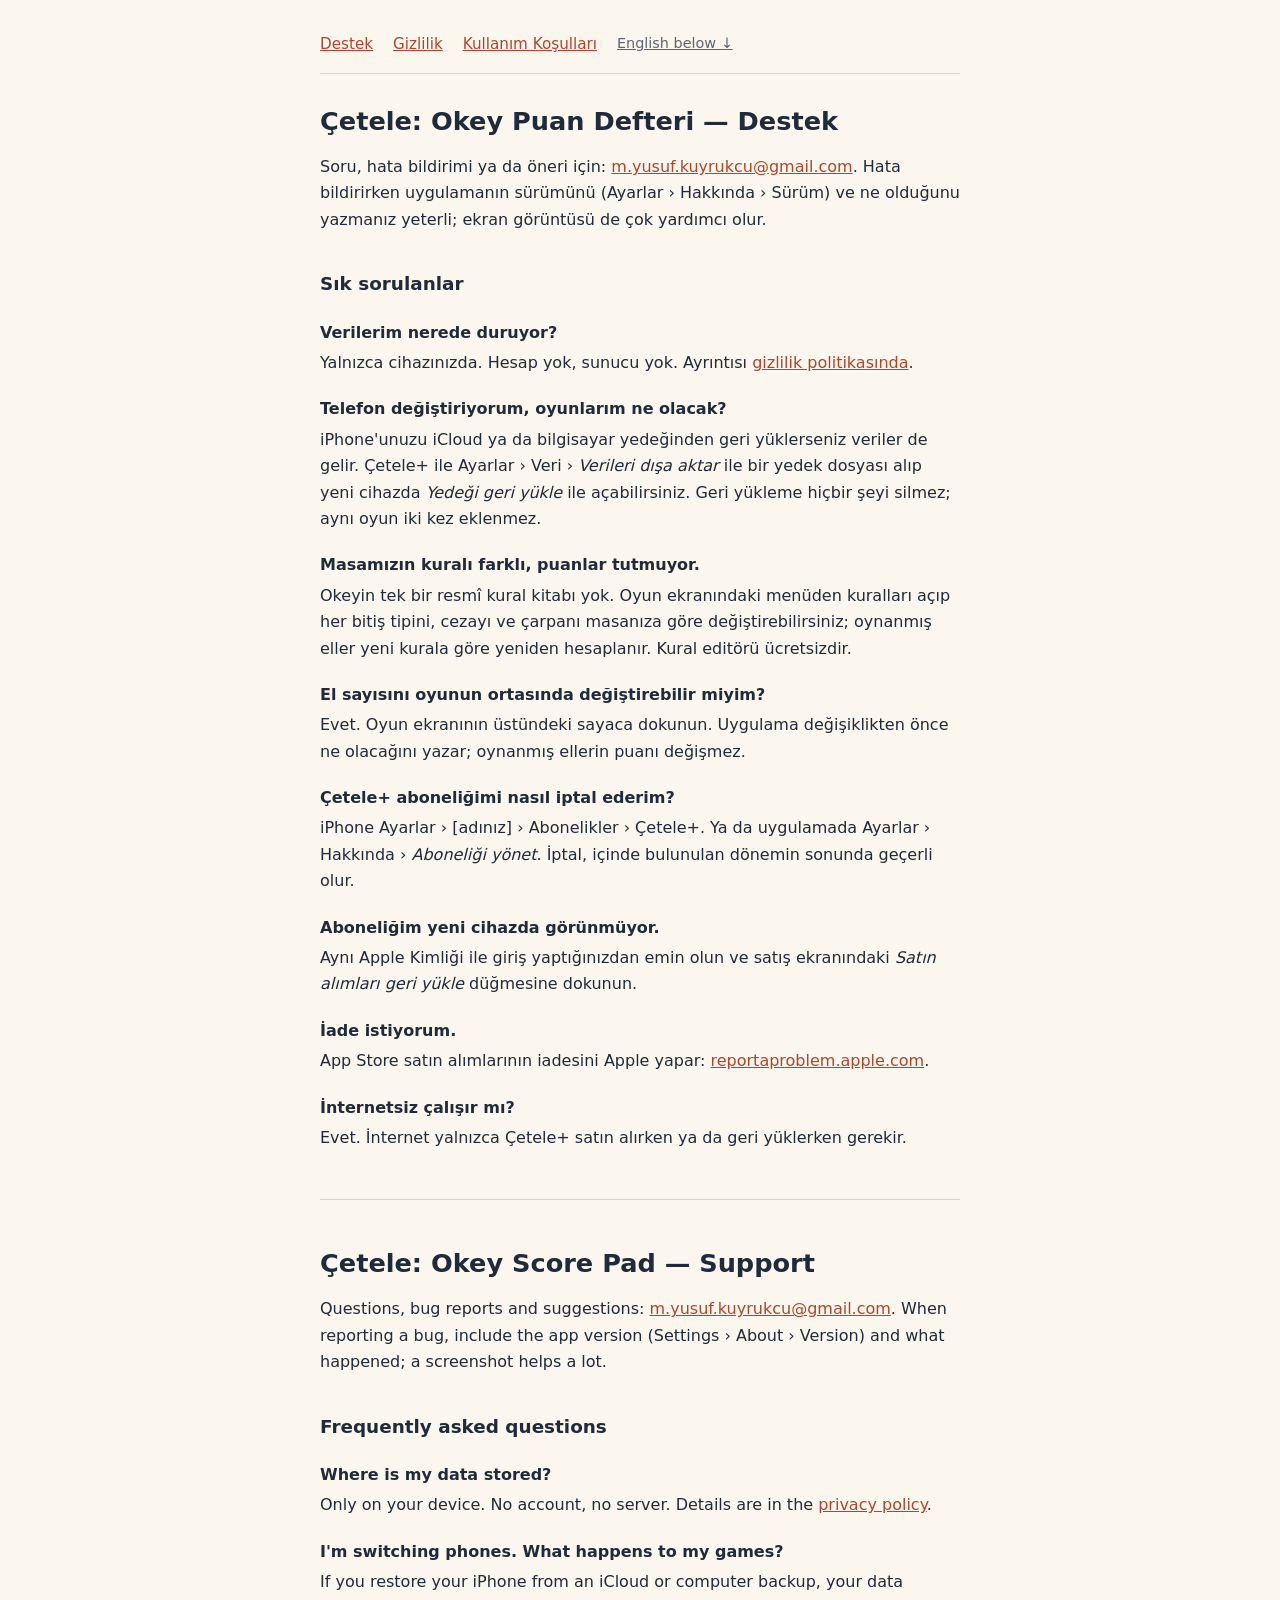
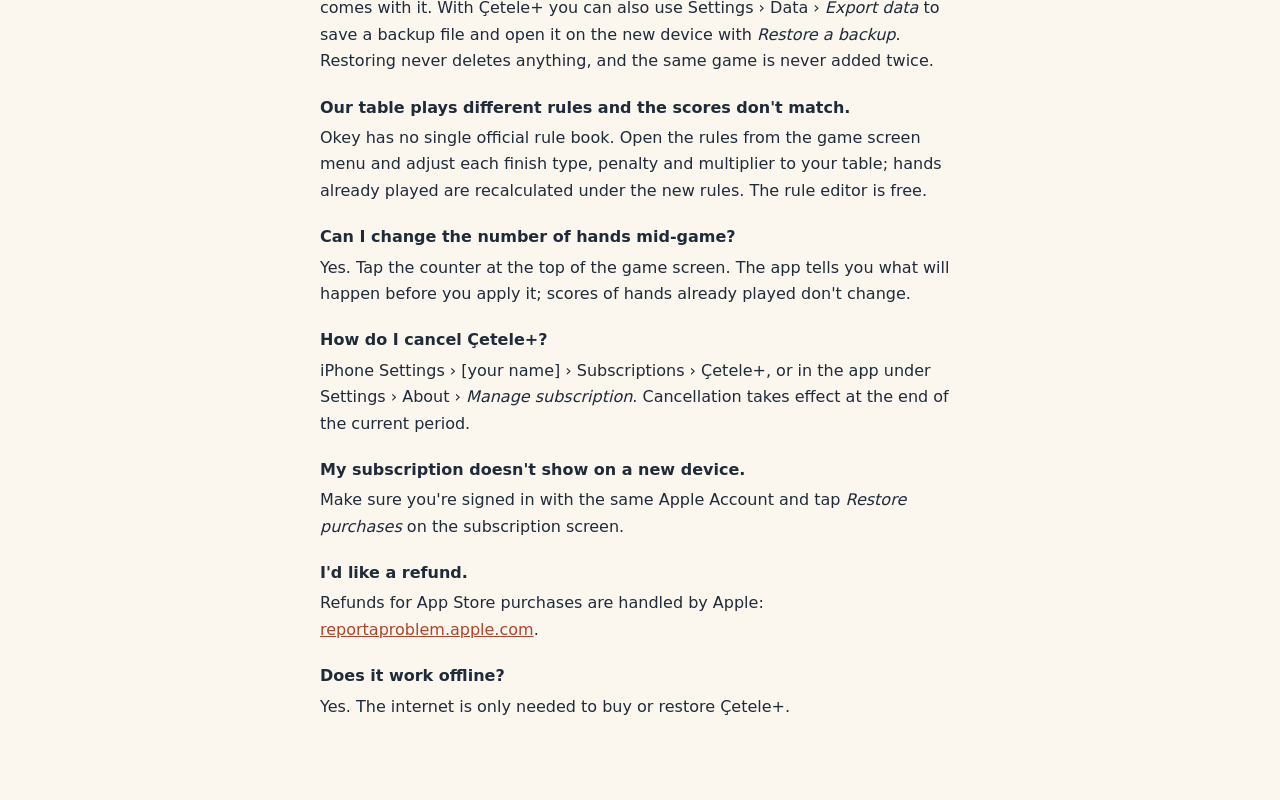
==== index.html @ d35238f5 "Çetele destek, gizlilik ve koşullar sayfaları" ====
<!doctype html>
<html lang="tr">
<head>
<meta charset="utf-8">
<meta name="viewport" content="width=device-width, initial-scale=1">
<title>Çetele — Destek</title>
<link rel="stylesheet" href="stil.css">
</head>
<body>
<main>
<nav>
  <a href="./">Destek</a>
  <a href="privacy.html">Gizlilik</a>
  <a href="terms.html">Kullanım Koşulları</a>
  <a href="#en" class="dil">English below ↓</a>
</nav>

<h1>Çetele: Okey Puan Defteri — Destek</h1>

<p>Soru, hata bildirimi ya da öneri için:
<a href="mailto:m.yusuf.kuyrukcu@gmail.com">m.yusuf.kuyrukcu@gmail.com</a>.
Hata bildirirken uygulamanın sürümünü (Ayarlar › Hakkında › Sürüm) ve ne olduğunu
yazmanız yeterli; ekran görüntüsü de çok yardımcı olur.</p>

<h2>Sık sorulanlar</h2>
<dl>
  <dt>Verilerim nerede duruyor?</dt>
  <dd>Yalnızca cihazınızda. Hesap yok, sunucu yok. Ayrıntısı
  <a href="privacy.html">gizlilik politikasında</a>.</dd>

  <dt>Telefon değiştiriyorum, oyunlarım ne olacak?</dt>
  <dd>iPhone'unuzu iCloud ya da bilgisayar yedeğinden geri yüklerseniz veriler de gelir.
  Çetele+ ile Ayarlar › Veri › <em>Verileri dışa aktar</em> ile bir yedek dosyası alıp
  yeni cihazda <em>Yedeği geri yükle</em> ile açabilirsiniz. Geri yükleme hiçbir şeyi
  silmez; aynı oyun iki kez eklenmez.</dd>

  <dt>Masamızın kuralı farklı, puanlar tutmuyor.</dt>
  <dd>Okeyin tek bir resmî kural kitabı yok. Oyun ekranındaki menüden kuralları açıp her
  bitiş tipini, cezayı ve çarpanı masanıza göre değiştirebilirsiniz; oynanmış eller yeni
  kurala göre yeniden hesaplanır. Kural editörü ücretsizdir.</dd>

  <dt>El sayısını oyunun ortasında değiştirebilir miyim?</dt>
  <dd>Evet. Oyun ekranının üstündeki sayaca dokunun. Uygulama değişiklikten önce ne
  olacağını yazar; oynanmış ellerin puanı değişmez.</dd>

  <dt>Çetele+ aboneliğimi nasıl iptal ederim?</dt>
  <dd>iPhone Ayarlar › [adınız] › Abonelikler › Çetele+. Ya da uygulamada Ayarlar ›
  Hakkında › <em>Aboneliği yönet</em>. İptal, içinde bulunulan dönemin sonunda geçerli
  olur.</dd>

  <dt>Aboneliğim yeni cihazda görünmüyor.</dt>
  <dd>Aynı Apple Kimliği ile giriş yaptığınızdan emin olun ve satış ekranındaki
  <em>Satın alımları geri yükle</em> düğmesine dokunun.</dd>

  <dt>İade istiyorum.</dt>
  <dd>App Store satın alımlarının iadesini Apple yapar:
  <a href="https://reportaproblem.apple.com">reportaproblem.apple.com</a>.</dd>

  <dt>İnternetsiz çalışır mı?</dt>
  <dd>Evet. İnternet yalnızca Çetele+ satın alırken ya da geri yüklerken gerekir.</dd>
</dl>

<hr>

<div lang="en" id="en">
<h1>Çetele: Okey Score Pad — Support</h1>

<p>Questions, bug reports and suggestions:
<a href="mailto:m.yusuf.kuyrukcu@gmail.com">m.yusuf.kuyrukcu@gmail.com</a>.
When reporting a bug, include the app version (Settings › About › Version) and what
happened; a screenshot helps a lot.</p>

<h2>Frequently asked questions</h2>
<dl>
  <dt>Where is my data stored?</dt>
  <dd>Only on your device. No account, no server. Details are in the
  <a href="privacy.html">privacy policy</a>.</dd>

  <dt>I'm switching phones. What happens to my games?</dt>
  <dd>If you restore your iPhone from an iCloud or computer backup, your data comes with it.
  With Çetele+ you can also use Settings › Data › <em>Export data</em> to save a backup file and
  open it on the new device with <em>Restore a backup</em>. Restoring never deletes anything, and
  the same game is never added twice.</dd>

  <dt>Our table plays different rules and the scores don't match.</dt>
  <dd>Okey has no single official rule book. Open the rules from the game screen menu and adjust
  each finish type, penalty and multiplier to your table; hands already played are recalculated
  under the new rules. The rule editor is free.</dd>

  <dt>Can I change the number of hands mid-game?</dt>
  <dd>Yes. Tap the counter at the top of the game screen. The app tells you what will happen
  before you apply it; scores of hands already played don't change.</dd>

  <dt>How do I cancel Çetele+?</dt>
  <dd>iPhone Settings › [your name] › Subscriptions › Çetele+, or in the app under Settings ›
  About › <em>Manage subscription</em>. Cancellation takes effect at the end of the current
  period.</dd>

  <dt>My subscription doesn't show on a new device.</dt>
  <dd>Make sure you're signed in with the same Apple Account and tap <em>Restore purchases</em> on
  the subscription screen.</dd>

  <dt>I'd like a refund.</dt>
  <dd>Refunds for App Store purchases are handled by Apple:
  <a href="https://reportaproblem.apple.com">reportaproblem.apple.com</a>.</dd>

  <dt>Does it work offline?</dt>
  <dd>Yes. The internet is only needed to buy or restore Çetele+.</dd>
</dl>
</div>
</main>
</body>
</html>
---- stil.css ----
/* Çetele destek sayfaları — defter kâğıdı tonları, açık/koyu. */
:root {
  --kagit: #fbf7ee; --metin: #1f2a3a; --ikincil: #5b6474; --cizgi: #d9d0bd;
  --vurgu: #b0442b; --kutu: #f1e9d6;
  color-scheme: light dark;
}
@media (prefers-color-scheme: dark) {
  :root { --kagit: #1c1a17; --metin: #ece6d8; --ikincil: #a8a192; --cizgi: #3a362f;
          --vurgu: #e2805f; --kutu: #29251f; }
}
* { box-sizing: border-box; }
body { background: var(--kagit); color: var(--metin); margin: 0;
       font: 16px/1.65 -apple-system, BlinkMacSystemFont, "Segoe UI", system-ui, sans-serif; }
main { max-width: 42rem; margin: 0 auto; padding: 2rem 16px 4rem; }
nav { display: flex; flex-wrap: wrap; gap: .25rem 1.25rem; font-size: .95rem;
      padding-bottom: 1rem; border-bottom: 1px solid var(--cizgi); }
h1 { font-size: 1.6rem; line-height: 1.25; margin: 2rem 0 .25rem; }
h2 { font-size: 1.15rem; margin-top: 2.25rem; }
.tarih { color: var(--ikincil); margin-top: 0; }
.ozet { padding: 1rem 1.25rem; border-radius: 12px; background: var(--kutu); }
table { width: 100%; border-collapse: collapse; font-size: .95rem; }
th, td { text-align: left; vertical-align: top; padding: .5rem .5rem .5rem 0;
         border-bottom: 1px solid var(--cizgi); }
dt { font-weight: 600; margin-top: 1.25rem; }
dd { margin: .25rem 0 0; }
li { margin-bottom: .5rem; }
hr { border: 0; border-top: 1px solid var(--cizgi); margin: 3rem 0; }
a { color: var(--vurgu); }
.dil { font-size: .9rem; color: var(--ikincil); }
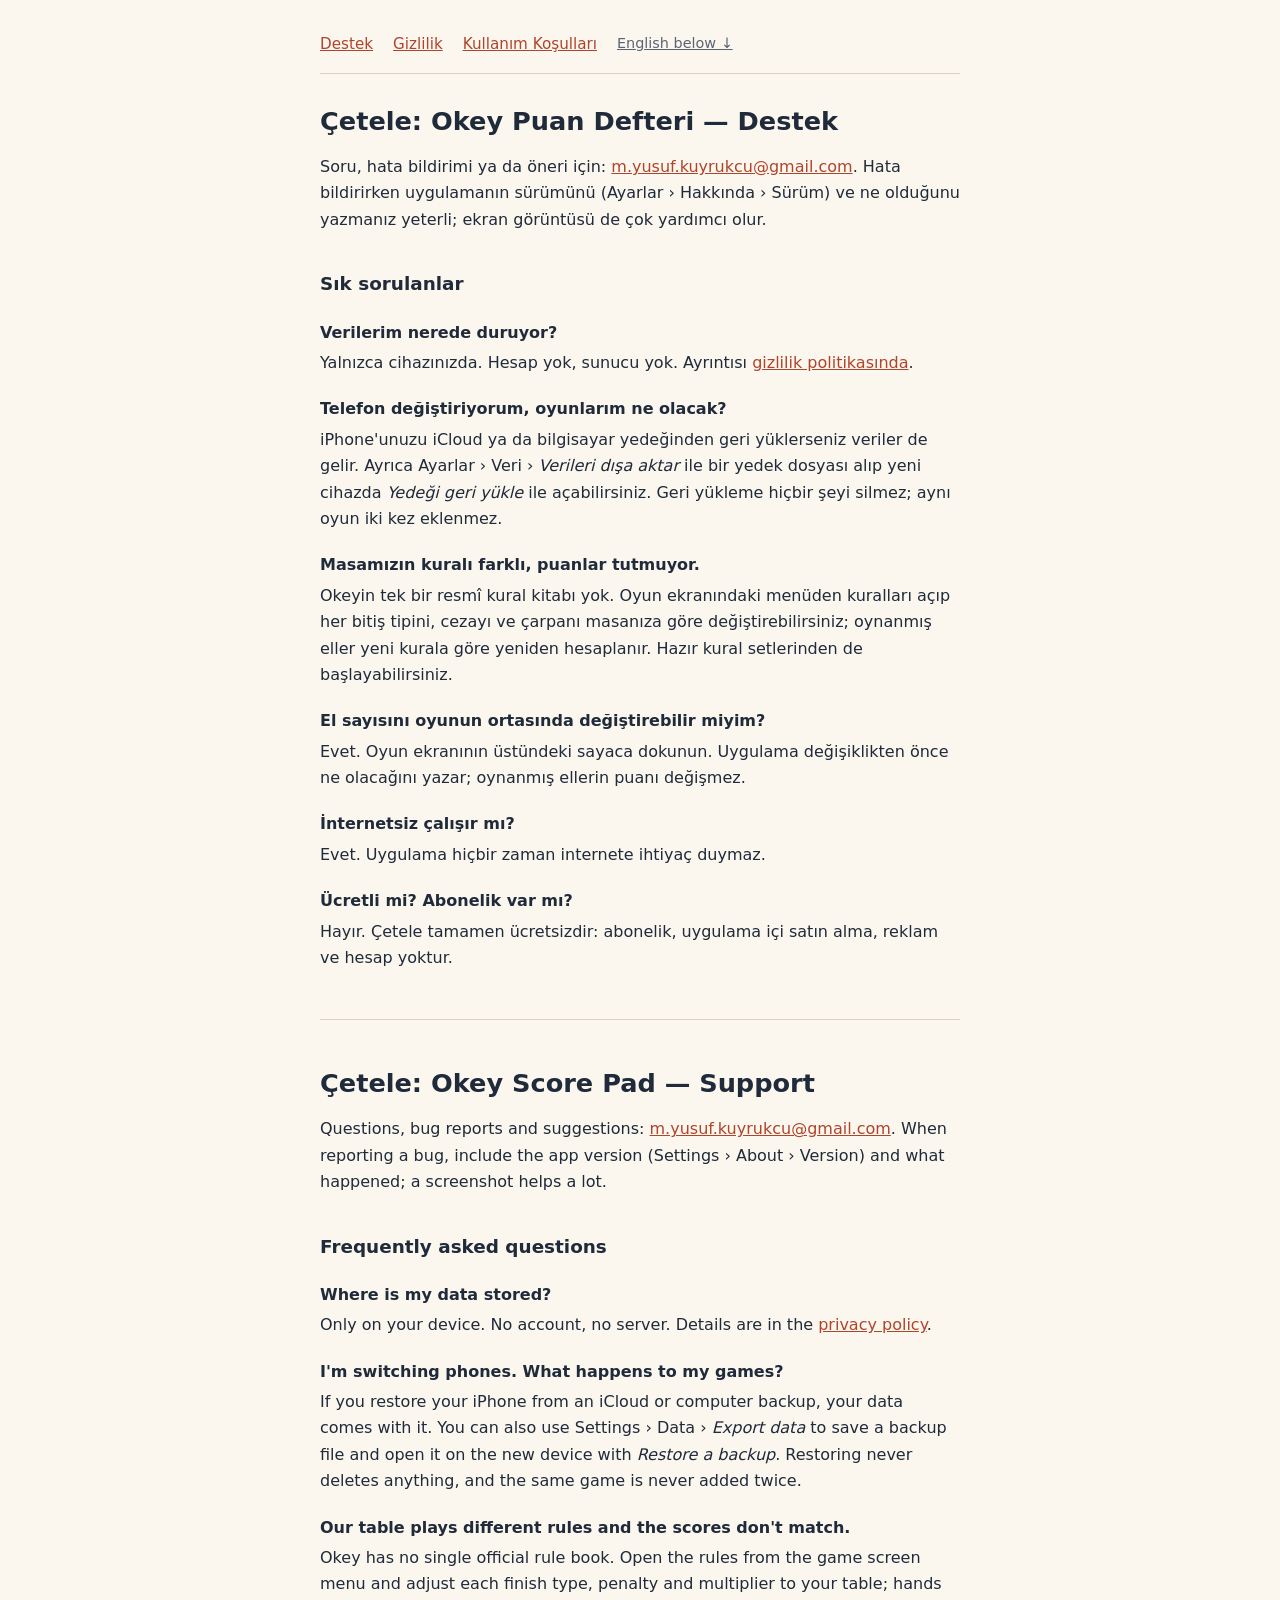
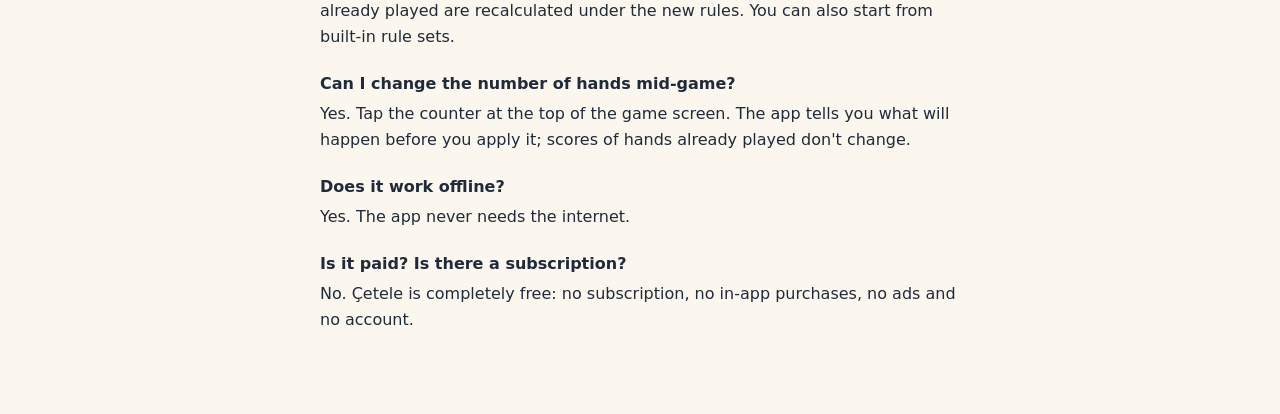
==== commit ebc0756b: "Çetele tamamen ücretsiz: abonelik metinleri kaldırıldı, gizlilik ve koşullar güncellendi" ====
--- a/index.html
+++ b/index.html
@@ -30,34 +30,24 @@
 
   <dt>Telefon değiştiriyorum, oyunlarım ne olacak?</dt>
   <dd>iPhone'unuzu iCloud ya da bilgisayar yedeğinden geri yüklerseniz veriler de gelir.
-  Çetele+ ile Ayarlar › Veri › <em>Verileri dışa aktar</em> ile bir yedek dosyası alıp
+  Ayrıca Ayarlar › Veri › <em>Verileri dışa aktar</em> ile bir yedek dosyası alıp
   yeni cihazda <em>Yedeği geri yükle</em> ile açabilirsiniz. Geri yükleme hiçbir şeyi
   silmez; aynı oyun iki kez eklenmez.</dd>
 
   <dt>Masamızın kuralı farklı, puanlar tutmuyor.</dt>
   <dd>Okeyin tek bir resmî kural kitabı yok. Oyun ekranındaki menüden kuralları açıp her
   bitiş tipini, cezayı ve çarpanı masanıza göre değiştirebilirsiniz; oynanmış eller yeni
-  kurala göre yeniden hesaplanır. Kural editörü ücretsizdir.</dd>
+  kurala göre yeniden hesaplanır. Hazır kural setlerinden de başlayabilirsiniz.</dd>
 
   <dt>El sayısını oyunun ortasında değiştirebilir miyim?</dt>
   <dd>Evet. Oyun ekranının üstündeki sayaca dokunun. Uygulama değişiklikten önce ne
   olacağını yazar; oynanmış ellerin puanı değişmez.</dd>
 
-  <dt>Çetele+ aboneliğimi nasıl iptal ederim?</dt>
-  <dd>iPhone Ayarlar › [adınız] › Abonelikler › Çetele+. Ya da uygulamada Ayarlar ›
-  Hakkında › <em>Aboneliği yönet</em>. İptal, içinde bulunulan dönemin sonunda geçerli
-  olur.</dd>
+  <dt>İnternetsiz çalışır mı?</dt>
+  <dd>Evet. Uygulama hiçbir zaman internete ihtiyaç duymaz.</dd>
 
-  <dt>Aboneliğim yeni cihazda görünmüyor.</dt>
-  <dd>Aynı Apple Kimliği ile giriş yaptığınızdan emin olun ve satış ekranındaki
-  <em>Satın alımları geri yükle</em> düğmesine dokunun.</dd>
-
-  <dt>İade istiyorum.</dt>
-  <dd>App Store satın alımlarının iadesini Apple yapar:
-  <a href="https://reportaproblem.apple.com">reportaproblem.apple.com</a>.</dd>
-
-  <dt>İnternetsiz çalışır mı?</dt>
-  <dd>Evet. İnternet yalnızca Çetele+ satın alırken ya da geri yüklerken gerekir.</dd>
+  <dt>Ücretli mi? Abonelik var mı?</dt>
+  <dd>Hayır. Çetele tamamen ücretsizdir: abonelik, uygulama içi satın alma, reklam ve hesap yoktur.</dd>
 </dl>
 
 <hr>
@@ -78,34 +68,24 @@
 
   <dt>I'm switching phones. What happens to my games?</dt>
   <dd>If you restore your iPhone from an iCloud or computer backup, your data comes with it.
-  With Çetele+ you can also use Settings › Data › <em>Export data</em> to save a backup file and
+  You can also use Settings › Data › <em>Export data</em> to save a backup file and
   open it on the new device with <em>Restore a backup</em>. Restoring never deletes anything, and
   the same game is never added twice.</dd>
 
   <dt>Our table plays different rules and the scores don't match.</dt>
   <dd>Okey has no single official rule book. Open the rules from the game screen menu and adjust
   each finish type, penalty and multiplier to your table; hands already played are recalculated
-  under the new rules. The rule editor is free.</dd>
+  under the new rules. You can also start from built-in rule sets.</dd>
 
   <dt>Can I change the number of hands mid-game?</dt>
   <dd>Yes. Tap the counter at the top of the game screen. The app tells you what will happen
   before you apply it; scores of hands already played don't change.</dd>
 
-  <dt>How do I cancel Çetele+?</dt>
-  <dd>iPhone Settings › [your name] › Subscriptions › Çetele+, or in the app under Settings ›
-  About › <em>Manage subscription</em>. Cancellation takes effect at the end of the current
-  period.</dd>
+  <dt>Does it work offline?</dt>
+  <dd>Yes. The app never needs the internet.</dd>
 
-  <dt>My subscription doesn't show on a new device.</dt>
-  <dd>Make sure you're signed in with the same Apple Account and tap <em>Restore purchases</em> on
-  the subscription screen.</dd>
-
-  <dt>I'd like a refund.</dt>
-  <dd>Refunds for App Store purchases are handled by Apple:
-  <a href="https://reportaproblem.apple.com">reportaproblem.apple.com</a>.</dd>
-
-  <dt>Does it work offline?</dt>
-  <dd>Yes. The internet is only needed to buy or restore Çetele+.</dd>
+  <dt>Is it paid? Is there a subscription?</dt>
+  <dd>No. Çetele is completely free: no subscription, no in-app purchases, no ads and no account.</dd>
 </dl>
 </div>
 </main>
